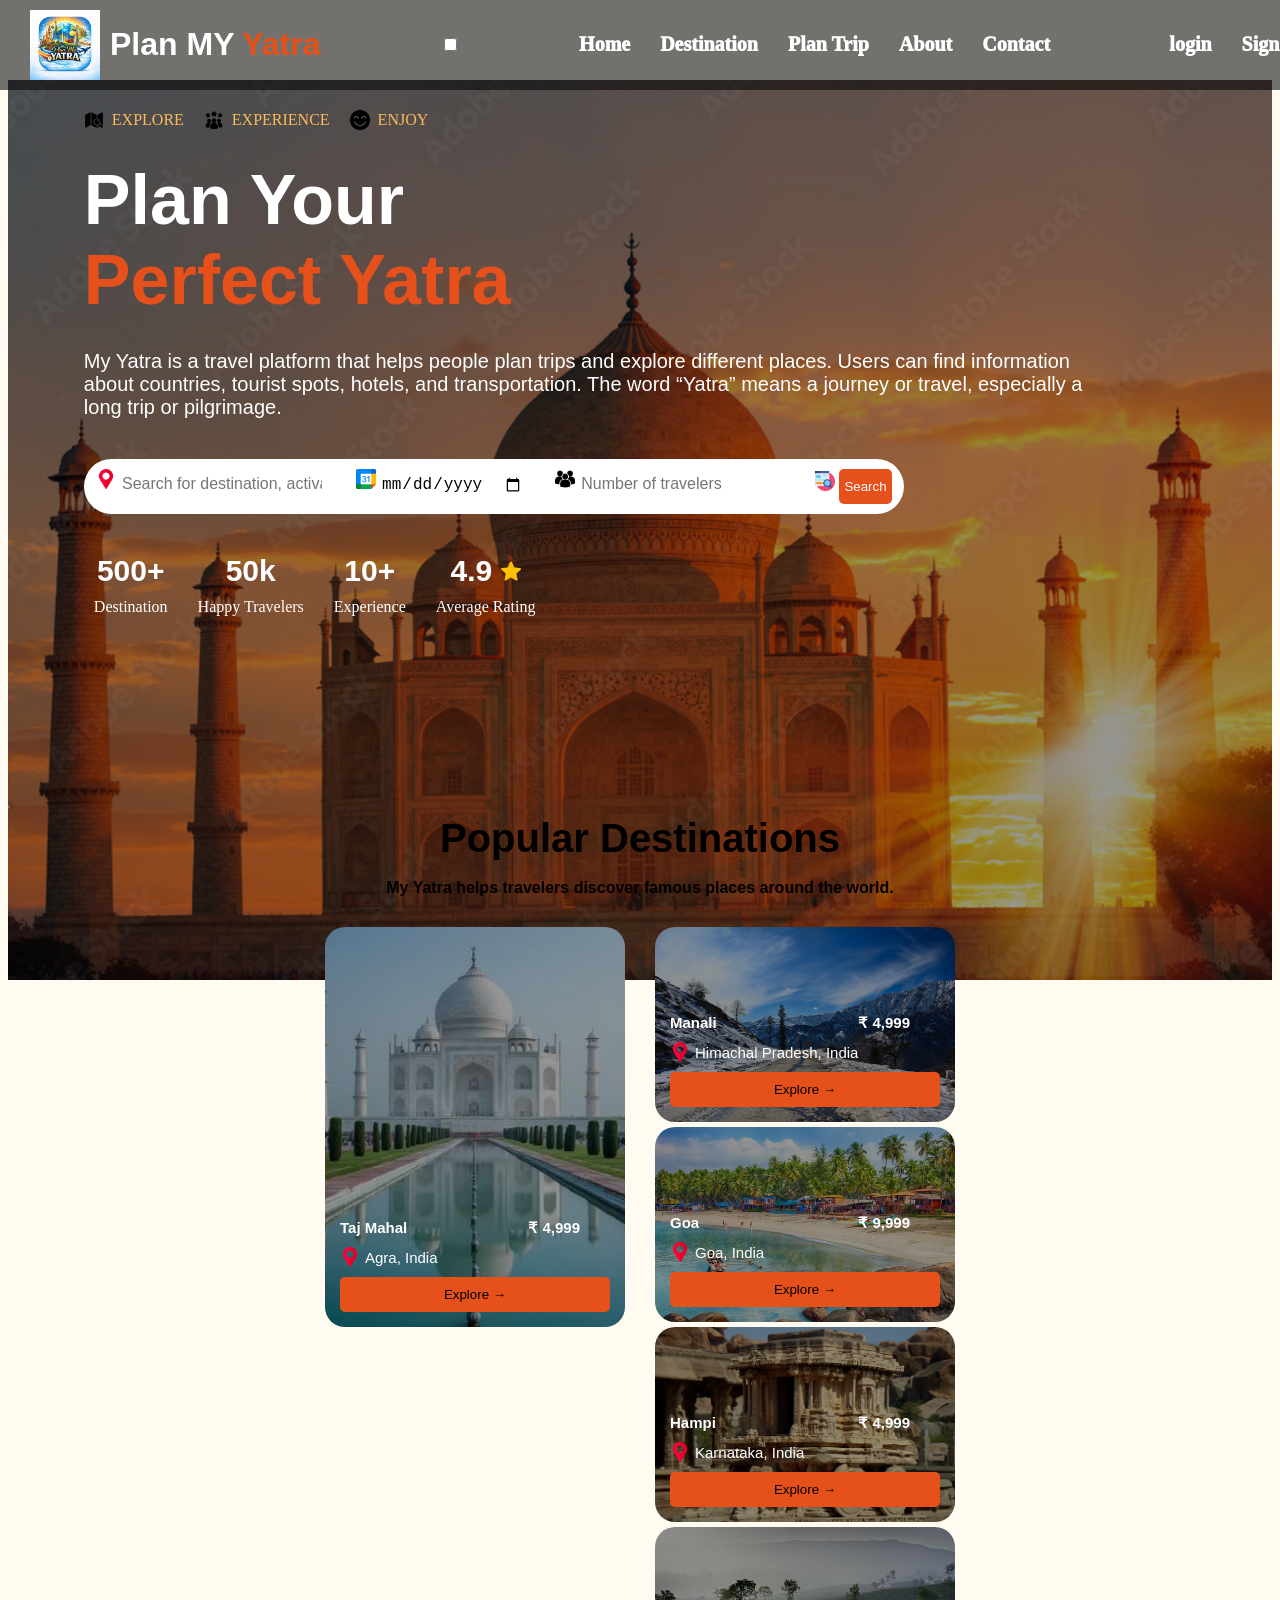
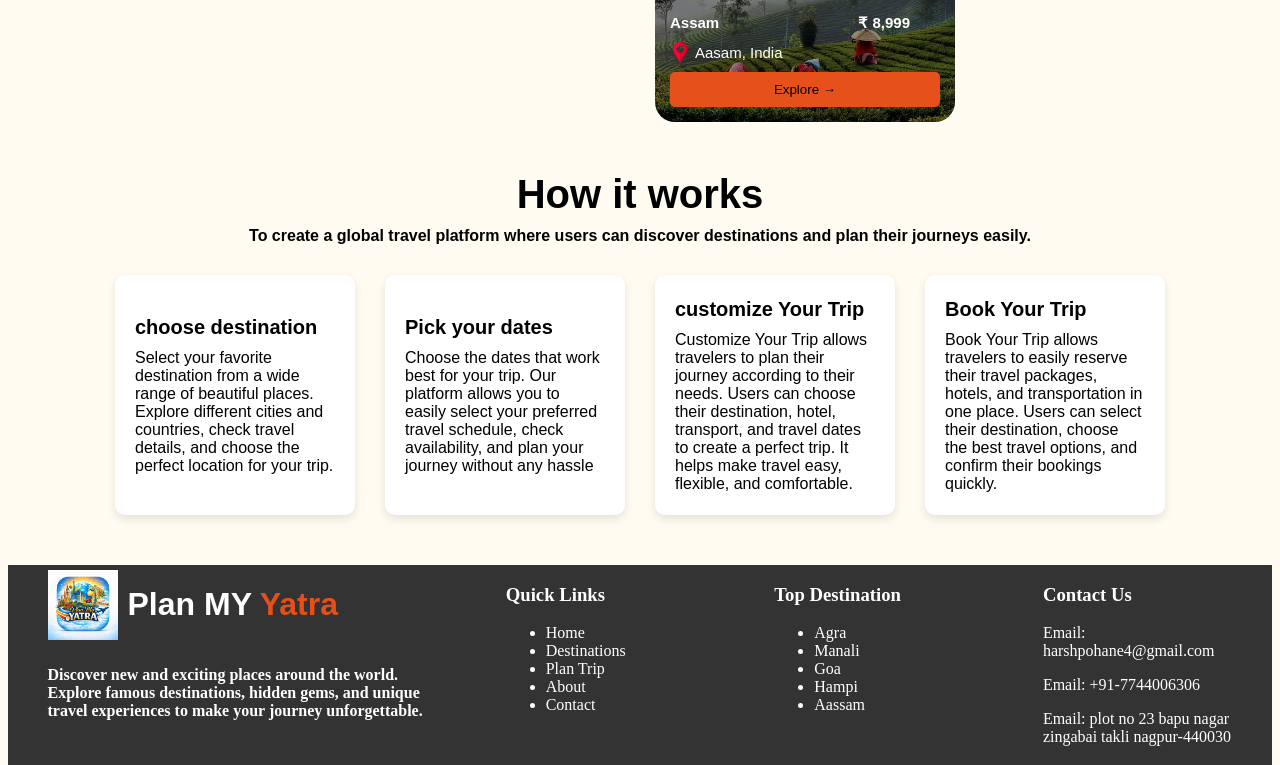
==== index.html @ ef4b8a52 "inital code" ====
<!DOCTYPE html>
<html>

<head>
    <meta charset="UTF-8">
    <meta name="viewport" content="width=device-width, initial-scale=1.0">
    <title>Home</title>
    <link rel="stylesheet" href="./css/style.css">
    <link rel="stylesheet" href="./css/home.css">
    <link rel="stylesheet" href="./css/navbar.css">
    <link rel="stylesheet" href="./css/footer.css">
  </head>

<body>
    <div class="main-hero-section">
        <!--Navbar-->
        <div class="main-container">
            <div class="img-container">
                <img src="./images/main-logo-jpeg.jpeg" alt="logo" class="main-logo-img" />
                <h1 class="website-name">Plan MY<span style="color:#e65018"> Yatra</span></h1>
            </div>


            <input type="checkbox" id="menu-toggle" class="menu-toggle" />

            <label for="menu-toggle" class="hamburger">
                &#9776;

                </label>

            <div class="nav-menu">
                <a href="./index.html" class="menu">Home</a>
                <a href="" class="menu">Destination</a>
                <a href="" class="menu">Plan Trip</a>
                <a href="" class="menu">About</a>
                <a href="" class="menu">Contact</a>
            </div>

            <div class="nav-menu">
                <a href="" class="menu">login</a>
                <a href="" class="menu">Sign Up</a>
            </div>
        </div>

        <!--Main-content-->
        <div class="main-content">

            <div class="highlighted-main-content">
                <span class="highlighted-text"><img src="./images/explore.png" height="20px" alt="Explore Icon" />
                    EXPLORE</span>
                <span class="highlighted-text"><img src="./images/expe.png" height="20px"
                        alt="Experience Icon" />EXPERIENCE</span>
                <span class="highlighted-text"><img src="./images/happiness.png" height="20px" alt="ENJOY Icon" />
                    ENJOY</span>
            </div>

            <div class="sub-content">
                <span class="heading-1">Plan Your</span>
                </br>
                Perfect Yatra
            </div>

            <div class="main-info">
                My Yatra is a travel platform that helps people plan trips and explore different places. Users can find
                information about countries, tourist spots, hotels, and transportation. The word “Yatra” means a journey
                or travel, especially a long trip or pilgrimage.
            </div>

            <div class="Destination-container">
                <div class="Destination-container-items">
                    <img src="./images/location.png" height="20px" alt="location" />
                    <input class="Destination-input" type="text"
                        placeholder="Search for destination, activation, or experience" />
                </div>

                <div class="Destination-container-items">
                    <img src="./images/google-calendar.png" height="20px" alt="calender" />
                    <input class="Destination-input" type="date" />
                </div>

                <div class="Destination-container-items">
                    <img src="./images/people.png" height="20px" alt="people" />
                    <input class="Destination-input" type="number" placeholder="Number of travelers" />
                </div>

                <div class="Destination-container-items">
                    <img src="./images/search.png" height="20px" alt="search" />
                    <button class="btn-search">Search</button>
                </div>
            </div>

            <div class="recommedations">
                <div class="recommedations-items">
                    <span class="recommedations-count">500+</span>
                    <span>Destination</span>
                </div>

                <div class="recommedations-items">

                    <span class="recommedations-count">50k</span>
                    <span>Happy Travelers</span>
                </div>

                <div class="recommedations-items">
                    <span class="recommedations-count">10+</span>
                    <span>Experience</span>
                </div>

                <div class="recommedations-items">
                    <span class="recommedations-count">
                        4.9 <img src="./images/star (1).png" height="20px" alt="star" />
                    </span>
                    <span>Average Rating</span>
                </div>
            </div>

        </div>
        <!--Destination section-->

        <div class="Destination-section">
            <span class="Destination-section-heading">Popular Destinations</span>
            </br>
            <span>My Yatra helps travelers discover famous places around the world.</span>

            <div class="Destination-section-container">

                <div class="Destination-section-items-1">
                    <div class="card-info">

                        <div class="card-top-info">
                            <span class="card-name">Taj Mahal</span>
                            <span class="card-price">₹ 4,999</span>
                        </div>

                        <div class="card-bottom-info">
                            <img src="./images/location.png" height="20px" alt="location" />
                            <span>Agra, India</span>
                        </div>

                        <button class="btn-book">Explore →</button>
                    </div>
                </div>


                <div class="Destination-section-items-2">

                    <div class="Destination-section-items-2-sub-1">
                        <div class="card-info">

                            <div class="card-top-info">
                                <span class="card-name">Manali</span>
                                <span class="card-price">₹ 4,999</span>
                            </div>

                            <div class="card-bottom-info">
                                <img src="./images/location.png" height="20px" alt="location" />
                                <span>Himachal Pradesh, India</span>
                            </div>

                            <button class="btn-book">Explore →</button>
                        </div>
                    </div>

                    <div class="Destination-section-items-2-sub-2">
                        <div class="card-info">

                            <div class="card-top-info">
                                <span class="card-name">Goa</span>
                                <span class="card-price">₹ 9,999</span>
                            </div>

                            <div class="card-bottom-info">
                                <img src="./images/location.png" height="20px" alt="location" />
                                <span>Goa, India</span>
                            </div>

                            <button class="btn-book">Explore →</button>
                        </div>
                    </div>



                    <div class="Destination-section-items-3">
                        <div class="Destination-section-items-3-sub-1">
                            <div class="card-info">

                                <div class="card-top-info">
                                    <span class="card-name">Hampi</span>
                                    <span class="card-price">₹ 4,999</span>
                                </div>

                                <div class="card-bottom-info">
                                    <img src="./images/location.png" height="20px" alt="location" />
                                    <span>Karnataka, India</span>
                                </div>

                                <button class="btn-book">Explore →</button>
                            </div>
                        </div>
                        <div class="Destination-section-items-3-sub-2">
                            <div class="card-info">

                                <div class="card-top-info">
                                    <span class="card-name">Assam</span>
                                    <span class="card-price">₹ 8,999</span>
                                </div>

                                <div class="card-bottom-info">
                                    <img src="./images/location.png" height="20px" alt="location" />
                                    <span>Aasam, India</span>
                                </div>

                                <button class="btn-book">Explore →</button>
                            </div>
                        </div>
                    </div>
                </div>
            </div>
        </div>


        <!--How it works section-->
        <div class="work-section-container">
            <span class="work-section-heading">How it works</span>
            <span class="work-section-description">
            To create a global travel platform where users can discover destinations and plan their journeys easily.
            </span>

                <div class="work-section-card-container">

                    <div class="work-section-card-container-items">
                    <span class="work-card-heading">choose destination</span>
                    <span>Select your favorite destination from a wide range of beautiful places. Explore different cities and countries, check travel details, and choose the perfect location for your trip.</span>
                </div>

                <div class="work-section-card-container-items">
                    <span class="work-card-heading">Pick your dates</span>
                    <span>Choose the dates that work best for your trip. Our platform allows you to easily select your preferred travel schedule, check availability, and plan your journey without any hassle</span>
                </div>

                <div class="work-section-card-container-items">
                    <span class="work-card-heading">customize Your Trip</span>
                    <span>Customize Your Trip allows travelers to plan their journey according to their needs. Users can choose their destination, hotel, transport, and travel dates to create a perfect trip. It helps make travel easy, flexible, and comfortable.</span>

                </div>

                <div class="work-section-card-container-items">
                    <span class="work-card-heading">Book Your Trip</span>
                    <span>Book Your Trip allows travelers to easily reserve their travel packages, hotels, and transportation in one place. Users can select their destination, choose the best travel options, and confirm their bookings quickly.</span>
                </div>
            </div>
        </div>
        
        <!-- Footer-->

        <div class="footer-main-container">

            <div class="footer-menu-container">
            <div class="footer-child-item-1">
                <div class="img-container">
                    <img src="./images/main-logo-jpeg.jpeg" alt="logo" class="main-logo-img" />
                <h1 class="website-name">Plan MY<span style="color:#e65018"> Yatra</span></h1>
                </div>
                <h4>Discover new and exciting places around the world. Explore famous destinations, hidden gems, and unique travel experiences to make your journey unforgettable.</h4>
                </div>
               
            <div class="footer-child-item">
                <h3>Quick Links</h3>
                <ul>
                <li><a class="footer-links" href="./index.html">Home</a></li>
                <li><a class="footer-links" href="./pages/Destinations.html">Destinations</a></li>
                <li><a class="footer-links" href="">Plan Trip</a></li>
                <li><a class="footer-links" href="">About</a></li>
                <li><a class="footer-links" href="">Contact</a></li>
                </ul>
            </div>

            <div class="footer-child-item">
                <h3>Top Destination</h3>
                <ul>
                <li><a class="footer-links" href="">Agra</a></li>
                <li><a class="footer-links" href="">Manali</a></li>
                <li><a class="footer-links" href="">Goa</a></li>
                <li><a class="footer-links" href="">Hampi</a></li>
                <li><a class="footer-links" href="">Aassam</a></li>
                </ul>
            </div>
            <div class="footer-child-item">
                <h3>Contact Us</h3>
                <p>Email: <a class="footer-links" href="mailto:harshpohane4@gmail.com">harshpohane4@gmail.com</a></p>
                <p>Email: <a class="footer-links" href="tel:+91-7744006306">+91-7744006306</a></p>
                <p>Email: <a class="footer-links" href="">plot no 23 bapu nagar zingabai takli nagpur-440030</a></p>
                

            </div>
        </div>
    </div>
</body>

</html>
---- css/style.css ----
body{
    background-color: #FFFBF1;
}
---- css/home.css ----
.main-hero-section{
   background-image: linear-gradient( rgba(0, 0, 0, 0.4), rgba(0, 0, 0, 0.4)), url(./../images/home-page-image-.jpg);
   background-size: cover;
   background-position: center;
   height: 100vh; 
   
}

.main-content{
   margin-left: 6%;
   margin-top: 80px;
}
.highlighted-main-content{
   color: #fab95b;
   display: flex;
   padding-top: 30px;
   flex-direction: row;
   margin-bottom: 30px;

}
.highlighted-text{
   padding-right: 20px;
   display: flex;
   flex-direction: row;
   align-items: center;
   gap: 8px;
}

.sub-content{
   font-size: 70px;
   color: #E6501B;
   margin-bottom: 30px;
   font-family: 'Trebuchet MS', 'Lucida Sans Unicode', 'Lucida Grande', 'Lucida Sans', Arial, sans-serif;
   font-weight: 900;
}

.heading-1{
   color: white;
}

.main-info{
   color:white;
   font-size: 20px;
   width: 1000px;
   font-family: 'Trebuchet MS', 'Lucida Sans Unicode', 'Lucida Grande', 'Lucida Sans', Arial, sans-serif;
}

.Destination-container{
   display: flex;
   flex-direction: row;
   justify-content: space-evenly;
   gap: 30px;
   margin-top: 40px;
   background-color: white;
   width: 800px;
   padding: 10px;
   border-radius: 30px;

}

.Destination-input{
   border: none;
   outline: none;
   font-size: 16px;

}

.btn-search{
   background-color:#E6501B;
   color:white;
   border: none;
   padding: 10px 5px;
   border-radius: 5px;
   cursor: pointer;
}
.recommedations{
   margin-top: 30px;
   color: white;
   display: flex;
   flex-direction: row;
   align-items: center;
   gap: 20px;
}
.recommedations-items{
   display: flex;
   flex-direction: column;
   align-items: center;
   gap: 10px;
   margin-top: 10px;
   margin-left: 10px;
}
.recommedations-count{
   font-size: 30px;
   font-weight: 700;
   font-family: 'Trebuchet MS', 'Lucida Sans Unicode', 'Lucida Grande', 'Lucida Sans', Arial, sans-serif;
}
.Destination-section{
   display: flex;
   flex-direction: column;
   align-items: center;
   margin-top: 200px;
   font-weight: 700;
   font-family: 'Trebuchet MS', 'Lucida Sans Unicode', 'Lucida Grande', 'Lucida Sans', Arial, sans-serif;
}
.Destination-section-heading{
   font-size: 40px;
}

.Destination-section-container{
   display: flex;
   flex-direction: row;
   gap: 30px;
   margin-top: 30px;
}

.Destination-section-items-1{
   background-image: linear-gradient(rgba(0, 0, 0, 0.4), rgba(0, 0, 0, 0.4)), url(./../images/taj-mahal-reflecting-in-the-water-pool-during-a-sunny-day-photo.webp);
   background-size: cover;
   background-position: center;
   width: 300px;
   height: 400px ;
   border-radius: 20px;
   display: flex;
   flex-direction: column;
   justify-content: end ;
}

.card-info{
   padding: 15px;
   display: flex;
   flex-direction: column;
   gap: 10px;
}
.card-top-info{
   display: flex;
   flex-direction: row;
   justify-content: space-between;
   gap: 10px;
}
.card-name{
   color:white;
   font-size: 15px;
   font-weight: 700;
   

}
.card-price{
   color: white;
   font-size: 15px;
   font-weight: 700;
   padding-right: 30px;
}
.card-bottom-info{
   color: white;
   font-size: 15px;
   display: flex;
   flex-direction: row;
   align-items: center;
   gap: 5px;
   font-weight: 400;
}
.btn-book{
   background-color: #E6501B;
   border: none;
   padding: 10px 10px;
   border-radius: 5px;
   cursor: pointer;
}


.Destination-section-items-2{
   display: flex;
   flex-direction: column;
   gap: 5px;
}

.Destination-section-items-2-sub-1{
   background-image: linear-gradient(rgba(0, 0, 0, 0.4), rgba(0, 0, 0, 0.4)), url(./../images/mountains-of-manali.webp);
   background-size: cover;
   background-position: center;
   width: 300px;
   height: 195px;
   border-radius: 20px;
   display: flex;
   flex-direction: column;
   justify-content: end;
}
.Destination-section-items-2-sub-2{
   background-image: linear-gradient(rgba(0, 0, 0, 0.4), rgba(0, 0, 0, 0.4)), url(./../images/goa.webp);
   background-size: cover;
   background-position: center;
   width: 300px;
   height: 195px;
   border-radius: 20px;
   display: flex;
   flex-direction: column;
   justify-content: end;
   
}

.Destination-section-items-3{
   display:flex;
   flex-direction: column;
   gap:5px;
}

.Destination-section-items-3-sub-1{
   background-image: linear-gradient(rgba(0,0,0,0.4), rgba(0,0,0,0.4)), url(./../images/stone-chariot-hampi.webp);
   background-size: cover;
   background-position: center;
   width: 300px;
   height: 195px;
   border-radius: 20px;
   display: flex;
   flex-direction: column;
   justify-content: end;
   
}
   
.Destination-section-items-3-sub-2{
   background-image: linear-gradient(rgba(0, 0, 0, 0.4), rgba(0, 0, 0, 0.4)), url(./../images/aasam.webp);
   background-size: cover;
   background-position: center;
   width: 300px;
   height: 195px;
   border-radius: 20px;
   display: flex;
   flex-direction: column;
   justify-content: end;
   
}
.work-section-container{
   display: flex;
   flex-direction: column;
   align-items: center;
   margin-top: 50px;
   font-family: 'Trebuchet MS', 'Lucida Sans Unicode', 'Lucida Grande', 'Lucida Sans', Arial, sans-serif;
}

.work-section-heading{
   font-size: 40px;
   font-weight: 700;
}
.work-section-description{
   margin-top: 10px;
   font-weight: 700;
}
.work-section-card-container{
   display: flex;
   flex-direction: row;
   justify-content: space-evenly;
   gap: 30px;
   margin-top: 30px;
   margin-right: 100px;
   margin-left: 100px;
}
.work-card-heading{
   font-size: 20px;
   font-weight: 700;
}
.work-section-card-container-items{
   display: flex;
   flex-direction: column;
   justify-content: center;
   gap: 10px;
   background-color: white;
   padding: 20px;
   border-radius: 10px;
   height: 200px;
   width: 200px;
   box-shadow: 0px 4px 8px rgba(0, 0, 0, 0.1);

}

.work-section-card-container-items:hover{
   border: 1px solid #E6501B;
   transition: border 0.6s ease;

}
---- css/navbar.css ----
.main-container{
   display: flex;
   flex-direction: row;
   justify-content: space-between;
   align-items: center;
   padding: 5px 30px;
   position: fixed;
   top: 0;
   left: 0;  
   right: 0;
   width: 100%;
   background-color: rgba(0, 0, 0, 0.55);
   z-index: 1000;
}

.website-name{
   font-weight: 700;
   font-family: 'Trebuchet MS', 'Lucida Sans Unicode', 'Lucida Grande', 'Lucida Sans', Arial, sans-serif;
   padding-left: 10px;
   color: white;

}
.main-logo-img{
   width: 70px;
   height: 70px;
   
}

.img-container{
   display: flex;
   flex-direction: row;
   align-items: center;
}
.nav-menu{
   display: flex;
   flex-direction: row;
   gap: 30px
}
.menu{
   text-decoration: none;
   color: white;
   font-weight: 1000;
   font-size: 20px;
}
.menu:hover{
   color:#E6501B
}
.menu-toogle{
   display: none;
}
.hamburger{
  display: none;
  color: white;
  font-size: 30px;
  cursor: pointer;
}

@media screen and (max-width: 768){
   .main-container{
      flex-wrap: wrap;
      padding: 10px 20px;
   }


.hamburger{
   display: block;
}
.nav-menu{
   display: none;
   flex-direction: column;
   width: 50%;
   text-align: center;
   gap: 10px;
 
}
.menu-toogle:checked ~ .nav-menu{
   display: flex;

}
.menu-toogle:checked ~ .hamburger{
   content: 'x';
}

.menu{
   font-size: 18px;
}

}
---- css/footer.css ----
.footer-main-container {
    width: 100%;
    height: 200px;
    background-color: #333;
    color: #fff;
    display: flex;
    flex-direction: row;
    justify-content: space-around;
    margin-top: 50px;
}
.footer-links{
    text-decoration: none;
    color:#fff;

}
.footer-menu-container{
   display: flex;
   justify-content: space-around;
   flex-direction: row;

}
.footer-child-item-1{
    width: 30%;
}
.footer-child-item{
 width: 15%;
}
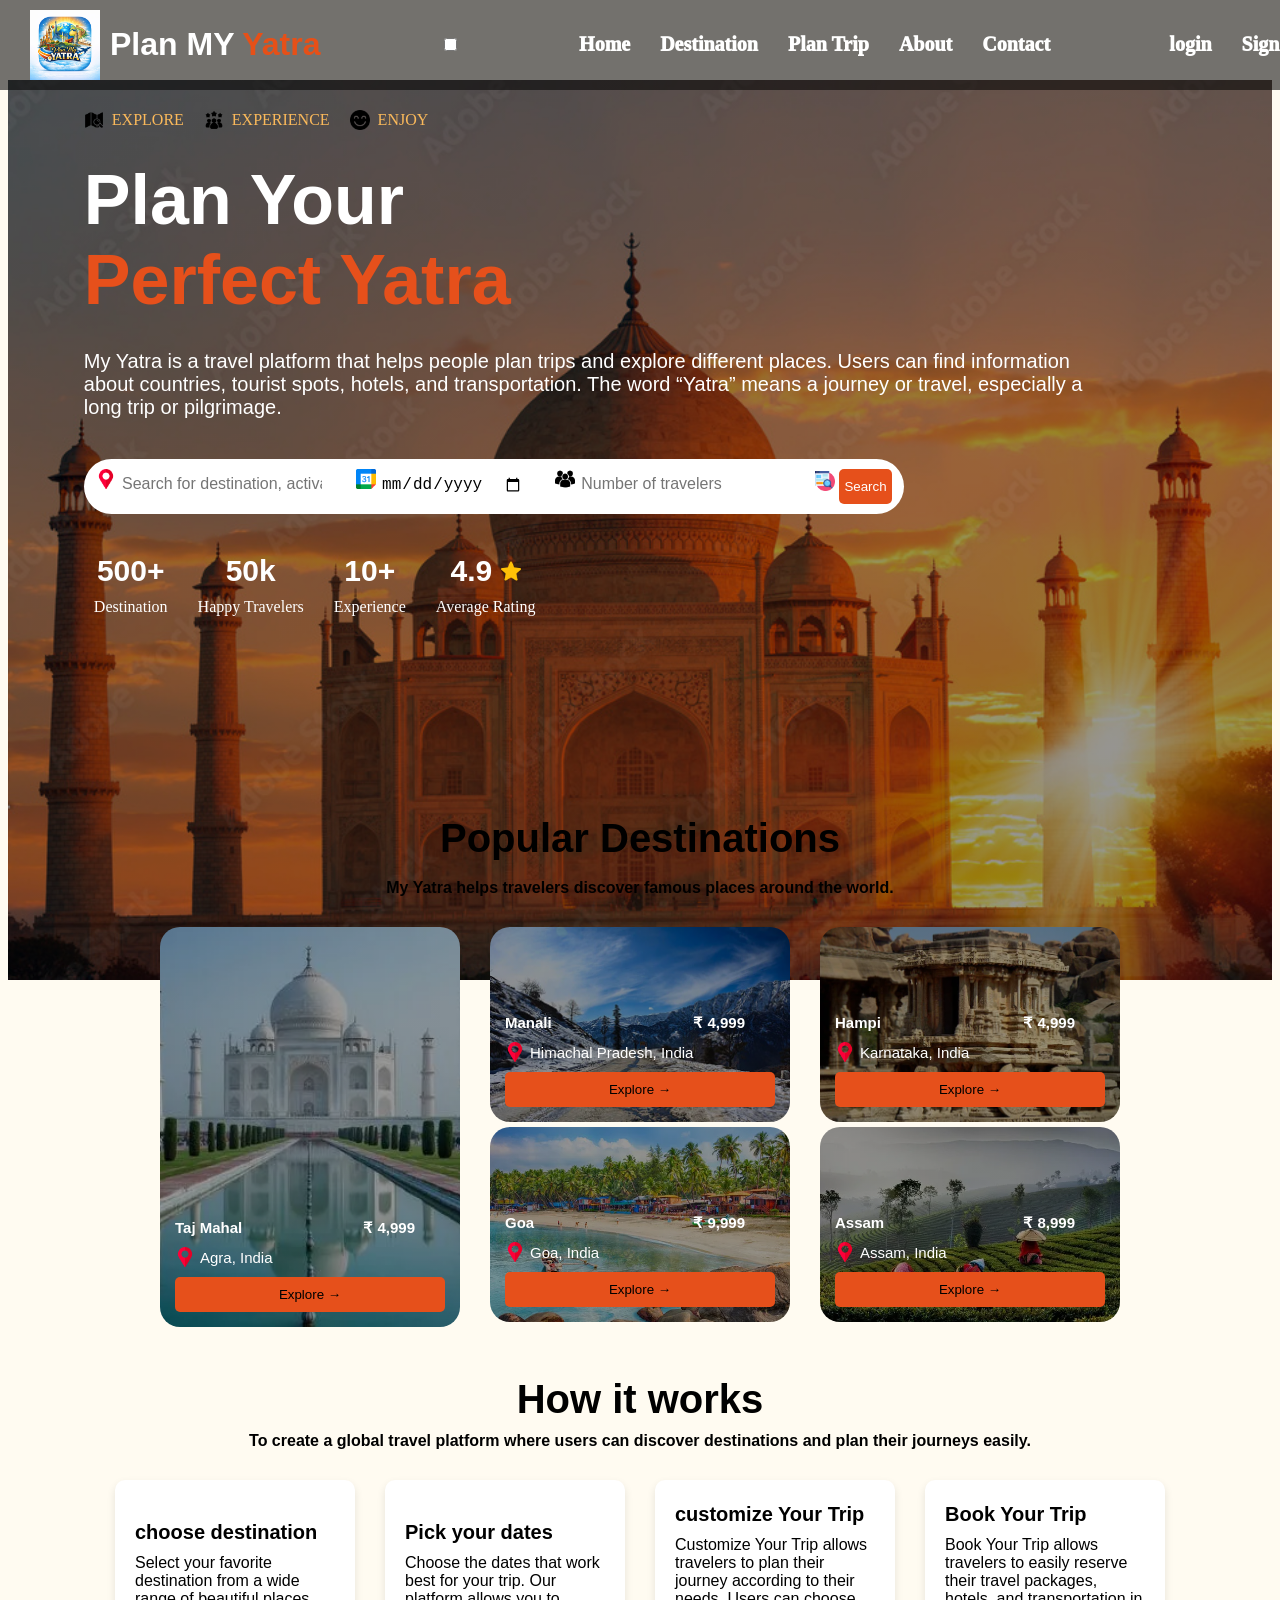
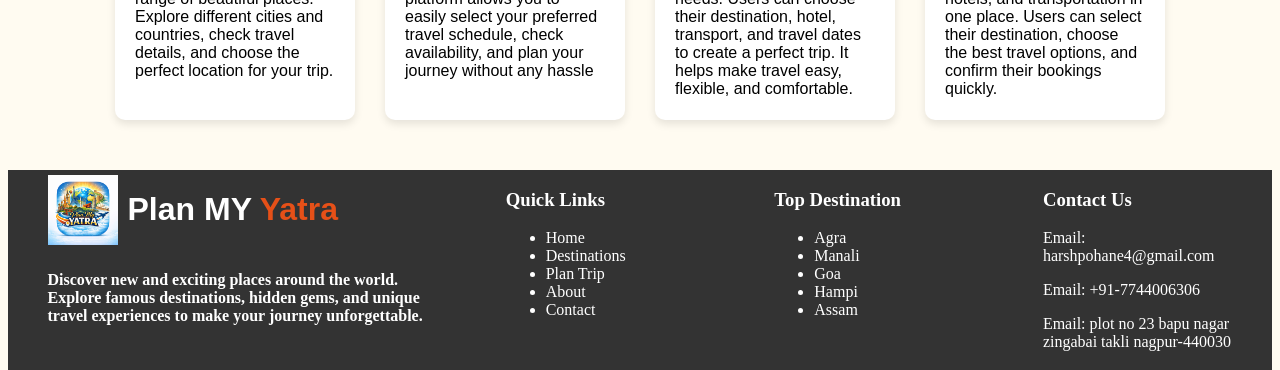
==== commit 65c12627: "inital changes" ====
--- a/index.html
+++ b/index.html
@@ -9,7 +9,7 @@
     <link rel="stylesheet" href="./css/home.css">
     <link rel="stylesheet" href="./css/navbar.css">
     <link rel="stylesheet" href="./css/footer.css">
-  </head>
+</head>
 
 <body>
     <div class="main-hero-section">
@@ -26,7 +26,7 @@
             <label for="menu-toggle" class="hamburger">
                 &#9776;
 
-                </label>
+            </label>
 
             <div class="nav-menu">
                 <a href="./index.html" class="menu">Home</a>
@@ -119,21 +119,21 @@
 
         <div class="Destination-section">
             <span class="Destination-section-heading">Popular Destinations</span>
-            </br>
+            <br />
             <span>My Yatra helps travelers discover famous places around the world.</span>
 
             <div class="Destination-section-container">
+
 
                 <div class="Destination-section-items-1">
                     <div class="card-info">
-
                         <div class="card-top-info">
                             <span class="card-name">Taj Mahal</span>
                             <span class="card-price">₹ 4,999</span>
                         </div>
 
                         <div class="card-bottom-info">
-                            <img src="./images/location.png" height="20px" alt="location" />
+                            <img src="./images/location.png" height="20px" />
                             <span>Agra, India</span>
                         </div>
 
@@ -146,14 +146,13 @@
 
                     <div class="Destination-section-items-2-sub-1">
                         <div class="card-info">
-
                             <div class="card-top-info">
                                 <span class="card-name">Manali</span>
                                 <span class="card-price">₹ 4,999</span>
                             </div>
 
                             <div class="card-bottom-info">
-                                <img src="./images/location.png" height="20px" alt="location" />
+                                <img src="./images/location.png" height="20px" />
                                 <span>Himachal Pradesh, India</span>
                             </div>
 
@@ -163,14 +162,13 @@
 
                     <div class="Destination-section-items-2-sub-2">
                         <div class="card-info">
-
                             <div class="card-top-info">
                                 <span class="card-name">Goa</span>
                                 <span class="card-price">₹ 9,999</span>
                             </div>
 
                             <div class="card-bottom-info">
-                                <img src="./images/location.png" height="20px" alt="location" />
+                                <img src="./images/location.png" height="20px" />
                                 <span>Goa, India</span>
                             </div>
 
@@ -178,123 +176,132 @@
                         </div>
                     </div>
 
-
-
-                    <div class="Destination-section-items-3">
-                        <div class="Destination-section-items-3-sub-1">
-                            <div class="card-info">
-
-                                <div class="card-top-info">
-                                    <span class="card-name">Hampi</span>
-                                    <span class="card-price">₹ 4,999</span>
-                                </div>
-
-                                <div class="card-bottom-info">
-                                    <img src="./images/location.png" height="20px" alt="location" />
-                                    <span>Karnataka, India</span>
-                                </div>
-
-                                <button class="btn-book">Explore →</button>
-                            </div>
-                        </div>
-                        <div class="Destination-section-items-3-sub-2">
-                            <div class="card-info">
-
-                                <div class="card-top-info">
-                                    <span class="card-name">Assam</span>
-                                    <span class="card-price">₹ 8,999</span>
-                                </div>
-
-                                <div class="card-bottom-info">
-                                    <img src="./images/location.png" height="20px" alt="location" />
-                                    <span>Aasam, India</span>
-                                </div>
-
-                                <button class="btn-book">Explore →</button>
-                            </div>
-                        </div>
-                    </div>
-                </div>
-            </div>
-        </div>
-
-
+                </div>
+
+
+                <div class="Destination-section-items-3">
+
+                    <div class="Destination-section-items-3-sub-1">
+                        <div class="card-info">
+                            <div class="card-top-info">
+                                <span class="card-name">Hampi</span>
+                                <span class="card-price">₹ 4,999</span>
+                            </div>
+
+                            <div class="card-bottom-info">
+                                <img src="./images/location.png" height="20px" />
+                                <span>Karnataka, India</span>
+                            </div>
+
+                            <button class="btn-book">Explore →</button>
+                        </div>
+                    </div>
+
+                    <div class="Destination-section-items-3-sub-2">
+                        <div class="card-info">
+                            <div class="card-top-info">
+                                <span class="card-name">Assam</span>
+                                <span class="card-price">₹ 8,999</span>
+                            </div>
+
+                            <div class="card-bottom-info">
+                                <img src="./images/location.png" height="20px" />
+                                <span>Assam, India</span>
+                            </div>
+
+                            <button class="btn-book">Explore →</button>
+                        </div>
+                    </div>
+
+                </div>
+
+            </div>
+        </div>
         <!--How it works section-->
         <div class="work-section-container">
             <span class="work-section-heading">How it works</span>
             <span class="work-section-description">
-            To create a global travel platform where users can discover destinations and plan their journeys easily.
+                To create a global travel platform where users can discover destinations and plan their journeys easily.
             </span>
 
-                <div class="work-section-card-container">
-
-                    <div class="work-section-card-container-items">
+            <div class="work-section-card-container">
+
+                <div class="work-section-card-container-items">
                     <span class="work-card-heading">choose destination</span>
-                    <span>Select your favorite destination from a wide range of beautiful places. Explore different cities and countries, check travel details, and choose the perfect location for your trip.</span>
+                    <span>Select your favorite destination from a wide range of beautiful places. Explore different
+                        cities and countries, check travel details, and choose the perfect location for your
+                        trip.</span>
                 </div>
 
                 <div class="work-section-card-container-items">
                     <span class="work-card-heading">Pick your dates</span>
-                    <span>Choose the dates that work best for your trip. Our platform allows you to easily select your preferred travel schedule, check availability, and plan your journey without any hassle</span>
+                    <span>Choose the dates that work best for your trip. Our platform allows you to easily select your
+                        preferred travel schedule, check availability, and plan your journey without any hassle</span>
                 </div>
 
                 <div class="work-section-card-container-items">
                     <span class="work-card-heading">customize Your Trip</span>
-                    <span>Customize Your Trip allows travelers to plan their journey according to their needs. Users can choose their destination, hotel, transport, and travel dates to create a perfect trip. It helps make travel easy, flexible, and comfortable.</span>
+                    <span>Customize Your Trip allows travelers to plan their journey according to their needs. Users can
+                        choose their destination, hotel, transport, and travel dates to create a perfect trip. It helps
+                        make travel easy, flexible, and comfortable.</span>
 
                 </div>
 
                 <div class="work-section-card-container-items">
                     <span class="work-card-heading">Book Your Trip</span>
-                    <span>Book Your Trip allows travelers to easily reserve their travel packages, hotels, and transportation in one place. Users can select their destination, choose the best travel options, and confirm their bookings quickly.</span>
-                </div>
-            </div>
-        </div>
-        
+                    <span>Book Your Trip allows travelers to easily reserve their travel packages, hotels, and
+                        transportation in one place. Users can select their destination, choose the best travel options,
+                        and confirm their bookings quickly.</span>
+                </div>
+            </div>
+        </div>
+
         <!-- Footer-->
 
         <div class="footer-main-container">
 
             <div class="footer-menu-container">
-            <div class="footer-child-item-1">
-                <div class="img-container">
-                    <img src="./images/main-logo-jpeg.jpeg" alt="logo" class="main-logo-img" />
-                <h1 class="website-name">Plan MY<span style="color:#e65018"> Yatra</span></h1>
-                </div>
-                <h4>Discover new and exciting places around the world. Explore famous destinations, hidden gems, and unique travel experiences to make your journey unforgettable.</h4>
-                </div>
-               
-            <div class="footer-child-item">
-                <h3>Quick Links</h3>
-                <ul>
-                <li><a class="footer-links" href="./index.html">Home</a></li>
-                <li><a class="footer-links" href="./pages/Destinations.html">Destinations</a></li>
-                <li><a class="footer-links" href="">Plan Trip</a></li>
-                <li><a class="footer-links" href="">About</a></li>
-                <li><a class="footer-links" href="">Contact</a></li>
-                </ul>
-            </div>
-
-            <div class="footer-child-item">
-                <h3>Top Destination</h3>
-                <ul>
-                <li><a class="footer-links" href="">Agra</a></li>
-                <li><a class="footer-links" href="">Manali</a></li>
-                <li><a class="footer-links" href="">Goa</a></li>
-                <li><a class="footer-links" href="">Hampi</a></li>
-                <li><a class="footer-links" href="">Aassam</a></li>
-                </ul>
-            </div>
-            <div class="footer-child-item">
-                <h3>Contact Us</h3>
-                <p>Email: <a class="footer-links" href="mailto:harshpohane4@gmail.com">harshpohane4@gmail.com</a></p>
-                <p>Email: <a class="footer-links" href="tel:+91-7744006306">+91-7744006306</a></p>
-                <p>Email: <a class="footer-links" href="">plot no 23 bapu nagar zingabai takli nagpur-440030</a></p>
-                
-
-            </div>
-        </div>
-    </div>
+                <div class="footer-child-item-1">
+                    <div class="img-container">
+                        <img src="./images/main-logo-jpeg.jpeg" alt="logo" class="main-logo-img" />
+                        <h1 class="website-name">Plan MY<span style="color:#e65018"> Yatra</span></h1>
+                    </div>
+                    <h4>Discover new and exciting places around the world. Explore famous destinations, hidden gems, and
+                        unique travel experiences to make your journey unforgettable.</h4>
+                </div>
+
+                <div class="footer-child-item">
+                    <h3>Quick Links</h3>
+                    <ul>
+                        <li><a class="footer-links" href="./index.html">Home</a></li>
+                        <li><a class="footer-links" href="./pages/Destinations.html">Destinations</a></li>
+                        <li><a class="footer-links" href="">Plan Trip</a></li>
+                        <li><a class="footer-links" href="">About</a></li>
+                        <li><a class="footer-links" href="">Contact</a></li>
+                    </ul>
+                </div>
+
+                <div class="footer-child-item">
+                    <h3>Top Destination</h3>
+                    <ul>
+                        <li><a class="footer-links" href="">Agra</a></li>
+                        <li><a class="footer-links" href="">Manali</a></li>
+                        <li><a class="footer-links" href="">Goa</a></li>
+                        <li><a class="footer-links" href="">Hampi</a></li>
+                        <li><a class="footer-links" href="">Assam</a></li>
+                    </ul>
+                </div>
+                <div class="footer-child-item">
+                    <h3>Contact Us</h3>
+                    <p>Email: <a class="footer-links" href="mailto:harshpohane4@gmail.com">harshpohane4@gmail.com</a>
+                    </p>
+                    <p>Email: <a class="footer-links" href="tel:+91-7744006306">+91-7744006306</a></p>
+                    <p>Email: <a class="footer-links" href="">plot no 23 bapu nagar zingabai takli nagpur-440030</a></p>
+
+
+                </div>
+            </div>
+        </div>
 </body>
 
 </html>
--- a/css/home.css
+++ b/css/home.css
@@ -17,6 +17,7 @@
    flex-direction: row;
    margin-bottom: 30px;
 
+   
 }
 .highlighted-text{
    padding-right: 20px;
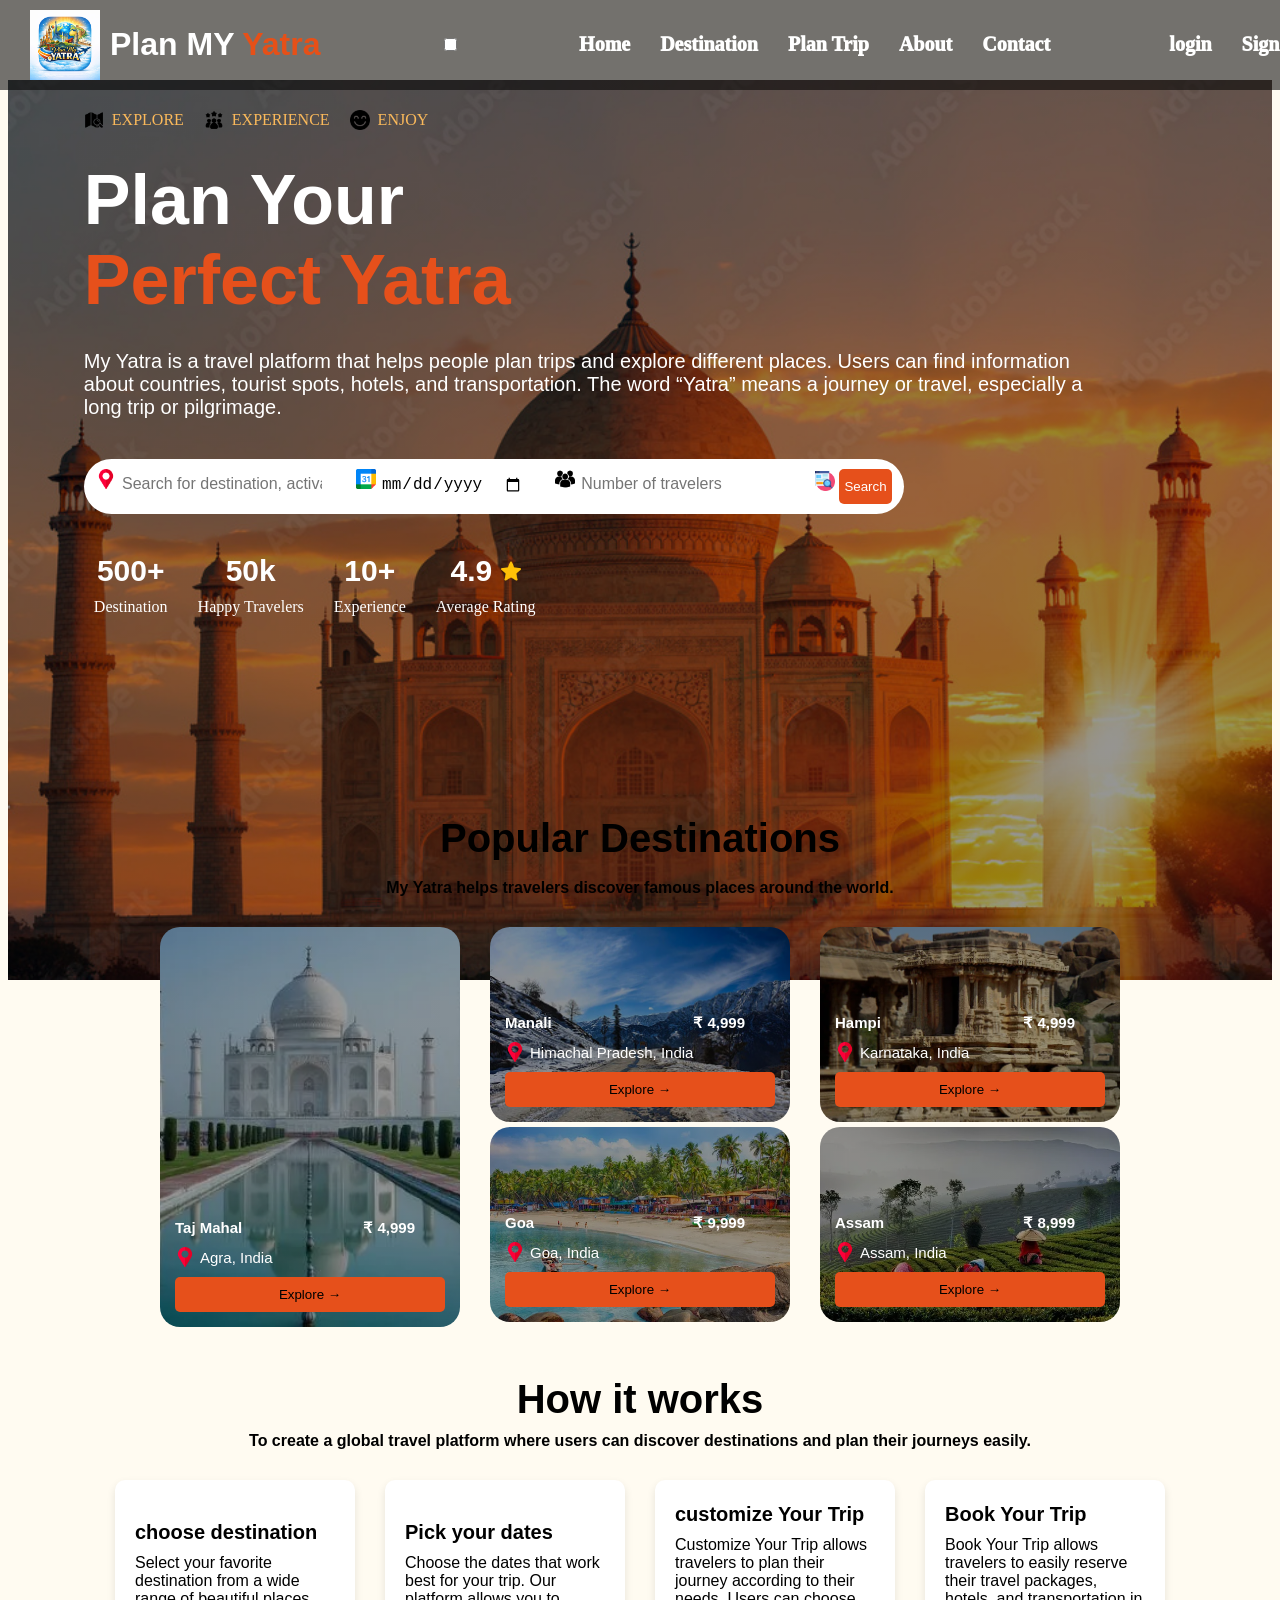
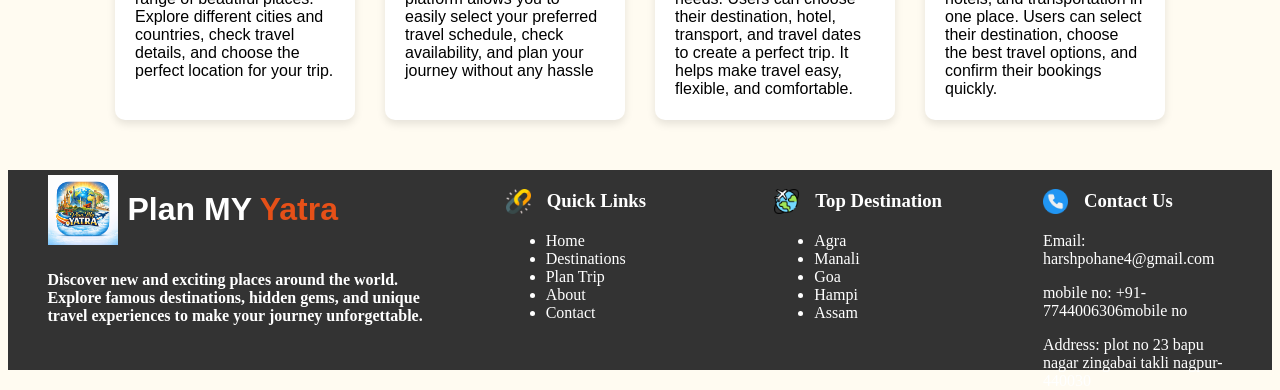
==== commit bd58c278: "add icon" ====
--- a/index.html
+++ b/index.html
@@ -271,7 +271,7 @@
                 </div>
 
                 <div class="footer-child-item">
-                    <h3>Quick Links</h3>
+                    <h3><img src="./images/link.png" class="heading-icon">Quick Links</h3>
                     <ul>
                         <li><a class="footer-links" href="./index.html">Home</a></li>
                         <li><a class="footer-links" href="./pages/Destinations.html">Destinations</a></li>
@@ -282,7 +282,7 @@
                 </div>
 
                 <div class="footer-child-item">
-                    <h3>Top Destination</h3>
+                    <h3><img src="./images/destiantion.png" class="heading-icon">Top Destination</h3>
                     <ul>
                         <li><a class="footer-links" href="">Agra</a></li>
                         <li><a class="footer-links" href="">Manali</a></li>
@@ -292,12 +292,11 @@
                     </ul>
                 </div>
                 <div class="footer-child-item">
-                    <h3>Contact Us</h3>
+                <h3><img src="./images/contact.png" class="heading-icon">Contact Us</h3>
                     <p>Email: <a class="footer-links" href="mailto:harshpohane4@gmail.com">harshpohane4@gmail.com</a>
                     </p>
-                    <p>Email: <a class="footer-links" href="tel:+91-7744006306">+91-7744006306</a></p>
-                    <p>Email: <a class="footer-links" href="">plot no 23 bapu nagar zingabai takli nagpur-440030</a></p>
-
+                    <p>mobile no: <a class="footer-links" href="mobile no:+91-7744006306">+91-7744006306</a>mobile no</p>
+                    <p>Address: <a class="footer-links" href="address">plot no 23 bapu nagar zingabai takli nagpur-440030</a></p>
 
                 </div>
             </div>
--- a/css/navbar.css
+++ b/css/navbar.css
@@ -85,4 +85,9 @@
    font-size: 18px;
 }
 
+}
+.icon {
+    width: 18px;
+    margin-right: 8px;
+    vertical-align: middle;
 }
--- a/css/footer.css
+++ b/css/footer.css
@@ -24,4 +24,16 @@
 }
 .footer-child-item{
  width: 15%;
+}
+.heading-icon {
+    width: 25px;
+    height: 25px;
+    margin-right: 8px;
+    vertical-align: middle;
+}
+
+.footer-child-item h3 {
+    display: flex;
+    align-items: center;
+    gap: 8px;
 }
